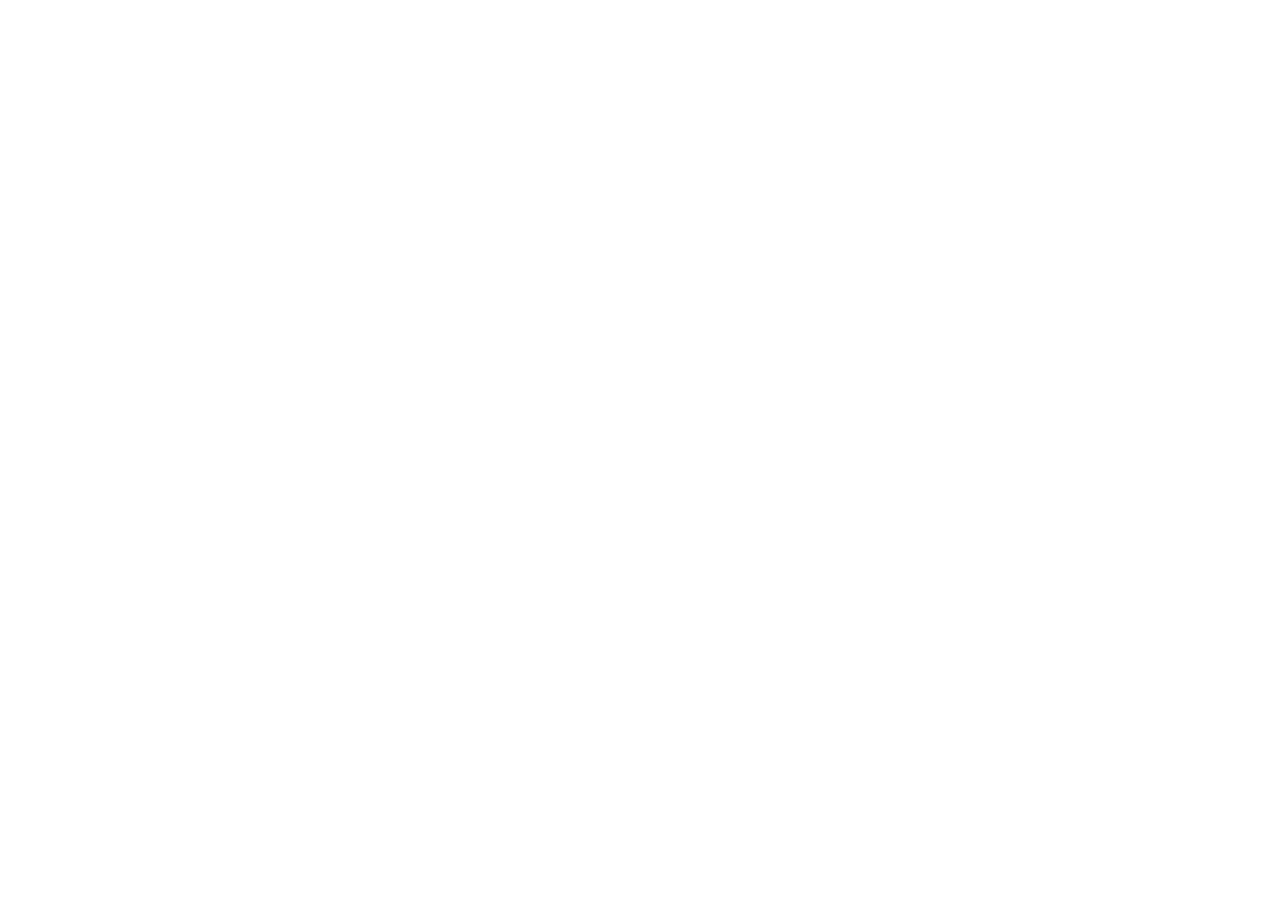
==== coaching.html @ c3914d8a "Created files" ====
<!DOCTYPE html>
<html lang="en">
<head>
    <meta charset="UTF-8">
    <meta name="viewport" content="width=device-width, initial-scale=1.0">
    <link rel="stylesheet" href="contact.css">
    <title>Christie Mitchell PT - Coaching</title>
</head>
<body>
    
</body>
</html>
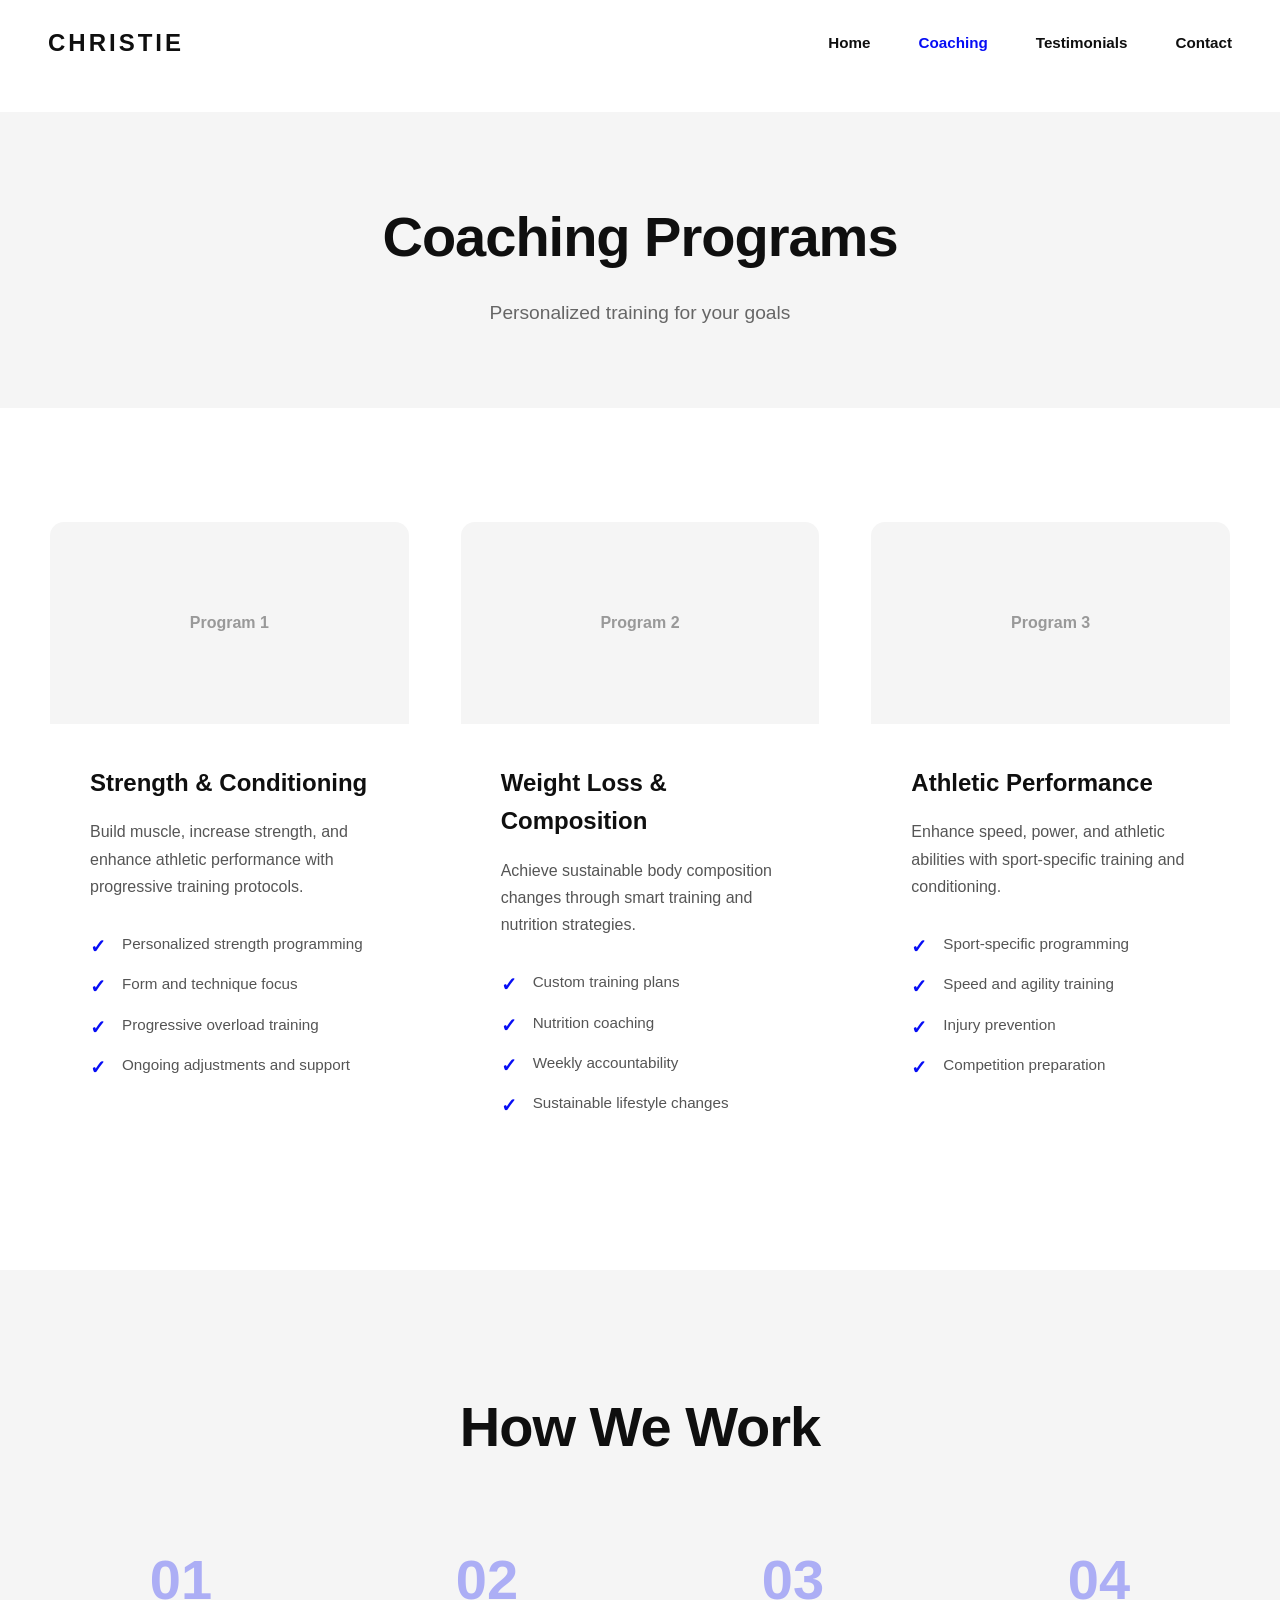
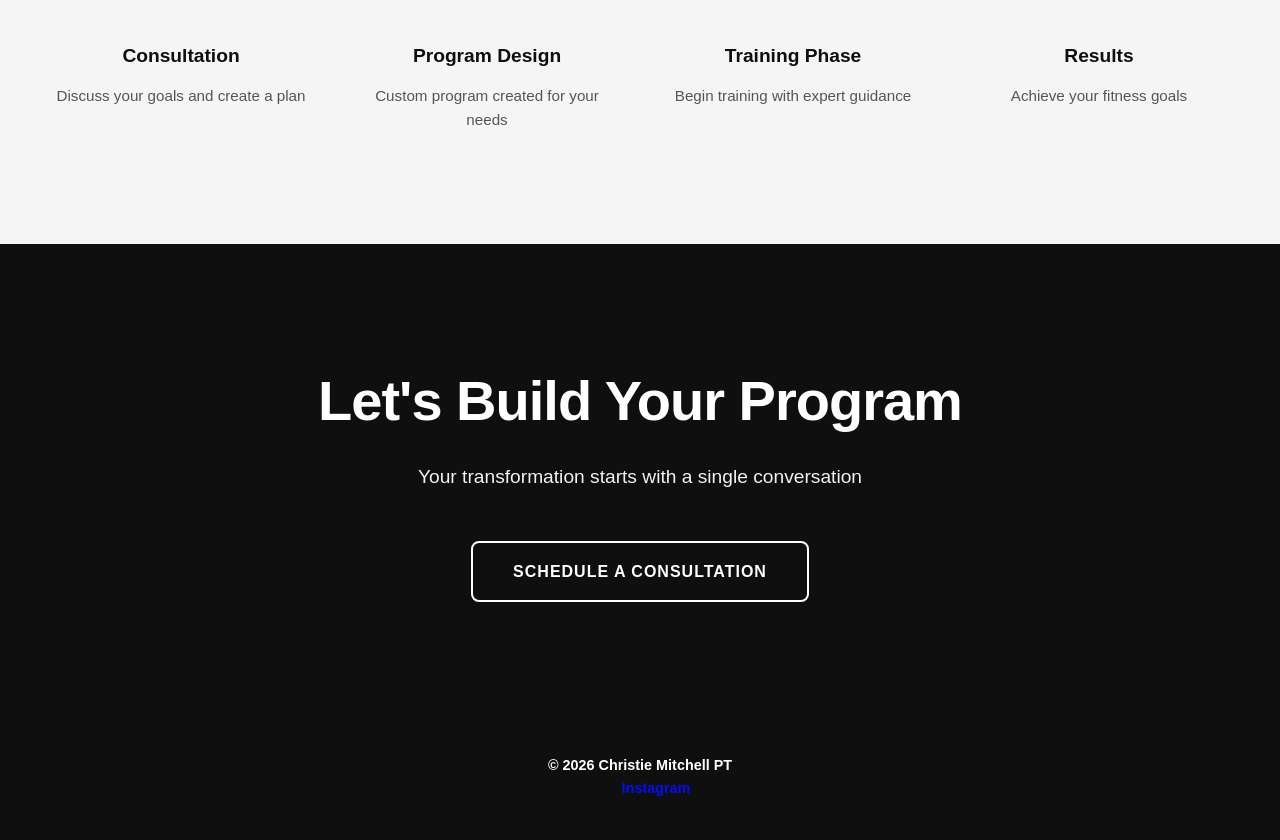
==== commit 20474ee4: "built layout" ====
--- a/coaching.html
+++ b/coaching.html
@@ -3,10 +3,114 @@
 <head>
     <meta charset="UTF-8">
     <meta name="viewport" content="width=device-width, initial-scale=1.0">
-    <link rel="stylesheet" href="contact.css">
-    <title>Christie Mitchell PT - Coaching</title>
+    <link rel="stylesheet" href="coaching.css">
+    <title>Coaching Programs - Christie Mitchell PT</title>
 </head>
 <body>
-    
+    <nav class="nav">
+        <div class="nav__container">
+            <a href="index.html" class="nav__logo">CHRISTIE</a>
+            <ul class="nav__menu">
+                <li><a href="index.html" class="nav__link">Home</a></li>
+                <li><a href="coaching.html" class="nav__link nav__link--active">Coaching</a></li>
+                <li><a href="testimonials.html" class="nav__link">Testimonials</a></li>
+                <li><a href="contact.html" class="nav__link">Contact</a></li>
+            </ul>
+        </div>
+    </nav>
+
+    <header class="page-header">
+        <h1>Coaching Programs</h1>
+        <p>Personalized training for your goals</p>
+    </header>
+
+    <section class="programs">
+        <div class="programs__grid">
+            <div class="program-card">
+                <div class="program-card__image">
+                    <div class="placeholder">Program 1</div>
+                </div>
+                <div class="program-card__content">
+                    <h3>Strength & Conditioning</h3>
+                    <p>Build muscle, increase strength, and enhance athletic performance with progressive training protocols.</p>
+                    <ul class="program-card__list">
+                        <li>Personalized strength programming</li>
+                        <li>Form and technique focus</li>
+                        <li>Progressive overload training</li>
+                        <li>Ongoing adjustments and support</li>
+                    </ul>
+                </div>
+            </div>
+
+            <div class="program-card">
+                <div class="program-card__image">
+                    <div class="placeholder">Program 2</div>
+                </div>
+                <div class="program-card__content">
+                    <h3>Weight Loss & Composition</h3>
+                    <p>Achieve sustainable body composition changes through smart training and nutrition strategies.</p>
+                    <ul class="program-card__list">
+                        <li>Custom training plans</li>
+                        <li>Nutrition coaching</li>
+                        <li>Weekly accountability</li>
+                        <li>Sustainable lifestyle changes</li>
+                    </ul>
+                </div>
+            </div>
+
+            <div class="program-card">
+                <div class="program-card__image">
+                    <div class="placeholder">Program 3</div>
+                </div>
+                <div class="program-card__content">
+                    <h3>Athletic Performance</h3>
+                    <p>Enhance speed, power, and athletic abilities with sport-specific training and conditioning.</p>
+                    <ul class="program-card__list">
+                        <li>Sport-specific programming</li>
+                        <li>Speed and agility training</li>
+                        <li>Injury prevention</li>
+                        <li>Competition preparation</li>
+                    </ul>
+                </div>
+            </div>
+        </div>
+    </section>
+
+    <section class="process">
+        <h2>How We Work</h2>
+        <div class="process__steps">
+            <div class="step">
+                <div class="step__number">01</div>
+                <h4>Consultation</h4>
+                <p>Discuss your goals and create a plan</p>
+            </div>
+            <div class="step">
+                <div class="step__number">02</div>
+                <h4>Program Design</h4>
+                <p>Custom program created for your needs</p>
+            </div>
+            <div class="step">
+                <div class="step__number">03</div>
+                <h4>Training Phase</h4>
+                <p>Begin training with expert guidance</p>
+            </div>
+            <div class="step">
+                <div class="step__number">04</div>
+                <h4>Results</h4>
+                <p>Achieve your fitness goals</p>
+            </div>
+        </div>
+    </section>
+
+    <section class="cta">
+        <h2>Let's Build Your Program</h2>
+        <p>Your transformation starts with a single conversation</p>
+        <a href="contact.html" class="btn btn--light">Schedule a Consultation</a>
+    </section>
+
+    <footer class="footer">
+        <p>&copy; 2026 Christie Mitchell PT</p>
+        <a href="https://instagram.com" target="_blank" class="footer__link">Instagram</a>
+    </footer>
 </body>
 </html>
--- a/coaching.css
+++ b/coaching.css
@@ -0,0 +1,398 @@
+:root {
+    --primary: #0f0f0f;
+    --accent: #060DF5;
+    --light: #ffffff;
+    --gray: #f5f5f5;
+    --gray-dark: #e5e5e5;
+    --text: #0f0f0f;
+}
+
+* {
+    margin: 0;
+    padding: 0;
+    box-sizing: border-box;
+}
+
+html {
+    scroll-behavior: smooth;
+}
+
+body {
+    font-family: -apple-system, BlinkMacSystemFont, 'Segoe UI', sans-serif;
+    background: var(--light);
+    color: var(--text);
+    line-height: 1.6;
+}
+
+/* Navigation */
+.nav {
+    position: fixed;
+    top: 0;
+    width: 100%;
+    background: var(--light);
+    z-index: 1000;
+    padding: 1.5rem 0;
+}
+
+.nav__container {
+    max-width: 100%;
+    padding: 0 3rem;
+    display: flex;
+    justify-content: space-between;
+    align-items: center;
+}
+
+.nav__logo {
+    font-size: 1.5rem;
+    font-weight: 800;
+    letter-spacing: 3px;
+    color: var(--primary);
+    text-decoration: none;
+}
+
+.nav__menu {
+    display: flex;
+    list-style: none;
+    gap: 3rem;
+}
+
+.nav__link {
+    text-decoration: none;
+    color: var(--text);
+    font-size: 0.95rem;
+    font-weight: 600;
+    transition: color 0.3s ease;
+    position: relative;
+}
+
+.nav__link:hover {
+    color: var(--accent);
+}
+
+.nav__link--active {
+    color: var(--accent);
+}
+
+/* Page Header */
+.page-header {
+    margin-top: 7rem;
+    padding: 5rem 3rem;
+    background: var(--gray);
+    text-align: center;
+    animation: fadeIn 0.8s ease-out;
+}
+
+.page-header h1 {
+    font-size: 3.5rem;
+    font-weight: 900;
+    margin-bottom: 1rem;
+    color: var(--primary);
+    letter-spacing: -1px;
+}
+
+.page-header p {
+    font-size: 1.2rem;
+    color: #666;
+    font-weight: 500;
+}
+
+/* Programs */
+.programs {
+    padding: 7rem 3rem;
+    background: var(--light);
+}
+
+.programs__grid {
+    display: grid;
+    grid-template-columns: repeat(3, 1fr);
+    gap: 3rem;
+    max-width: 1400px;
+    margin: 0 auto;
+}
+
+.program-card {
+    background: white;
+    border-radius: 1rem;
+    overflow: hidden;
+    border: 2px solid transparent;
+    transition: all 0.3s ease;
+}
+
+.program-card:hover {
+    border-color: var(--accent);
+    box-shadow: 0 20px 50px rgba(6, 13, 245, 0.15);
+    transform: translateY(-10px);
+}
+
+.program-card__image {
+    width: 100%;
+    aspect-ratio: 16/9;
+    background: var(--gray);
+    display: flex;
+    align-items: center;
+    justify-content: center;
+    color: #999;
+    font-weight: 600;
+}
+
+.program-card__content {
+    padding: 2.5rem;
+}
+
+.program-card__content h3 {
+    font-size: 1.5rem;
+    font-weight: 800;
+    margin-bottom: 1rem;
+    color: var(--primary);
+}
+
+.program-card__content p {
+    color: #555;
+    margin-bottom: 2rem;
+    font-size: 1rem;
+    font-weight: 500;
+    line-height: 1.7;
+}
+
+.program-card__list {
+    list-style: none;
+    display: flex;
+    flex-direction: column;
+    gap: 1rem;
+}
+
+.program-card__list li {
+    color: #555;
+    font-size: 0.95rem;
+    padding-left: 2rem;
+    position: relative;
+    font-weight: 500;
+}
+
+.program-card__list li::before {
+    content: '✓';
+    position: absolute;
+    left: 0;
+    color: var(--accent);
+    font-weight: 900;
+    font-size: 1.2rem;
+}
+
+/* Process */
+.process {
+    background: var(--gray);
+    padding: 7rem 3rem;
+    text-align: center;
+}
+
+.process h2 {
+    font-size: 3.5rem;
+    font-weight: 900;
+    margin-bottom: 4rem;
+    color: var(--primary);
+    letter-spacing: -1px;
+}
+
+.process__steps {
+    display: grid;
+    grid-template-columns: repeat(4, 1fr);
+    gap: 2.5rem;
+    max-width: 1400px;
+    margin: 0 auto;
+}
+
+.step {
+    text-align: center;
+    animation: slideInLeft 0.8s ease-out;
+}
+
+.step__number {
+    font-size: 3.5rem;
+    font-weight: 900;
+    color: var(--accent);
+    margin-bottom: 1rem;
+    opacity: 0.3;
+}
+
+.step h4 {
+    font-size: 1.2rem;
+    font-weight: 800;
+    margin-bottom: 0.75rem;
+    color: var(--primary);
+}
+
+.step p {
+    color: #555;
+    font-size: 0.95rem;
+    font-weight: 500;
+}
+
+/* CTA */
+.cta {
+    background: var(--primary);
+    color: var(--light);
+    padding: 7rem 3rem;
+    text-align: center;
+    animation: fadeIn 0.8s ease-out;
+}
+
+.cta h2 {
+    font-size: 3.5rem;
+    font-weight: 900;
+    margin-bottom: 1rem;
+    letter-spacing: -1px;
+}
+
+.cta p {
+    font-size: 1.2rem;
+    margin-bottom: 3rem;
+    font-weight: 500;
+    opacity: 0.95;
+}
+
+/* Buttons */
+.btn {
+    display: inline-block;
+    padding: 1rem 2.5rem;
+    border-radius: 0.5rem;
+    text-decoration: none;
+    font-weight: 700;
+    font-size: 1rem;
+    transition: all 0.3s ease;
+    border: none;
+    cursor: pointer;
+    text-transform: uppercase;
+    letter-spacing: 1px;
+}
+
+.btn--primary {
+    background: var(--accent);
+    color: var(--light);
+}
+
+.btn--primary:hover {
+    transform: translateY(-3px);
+    box-shadow: 0 10px 25px rgba(6, 13, 245, 0.3);
+}
+
+.btn--secondary {
+    background: transparent;
+    color: var(--primary);
+    border: 2.5px solid var(--primary);
+}
+
+.btn--secondary:hover {
+    background: var(--primary);
+    color: var(--light);
+    transform: translateY(-3px);
+}
+
+.btn--light {
+    background: transparent;
+    color: var(--light);
+    border: 2.5px solid var(--light);
+}
+
+.btn--light:hover {
+    background: var(--light);
+    color: var(--primary);
+    transform: translateY(-3px);
+}
+
+/* Placeholder */
+.placeholder {
+    display: flex;
+    align-items: center;
+    justify-content: center;
+}
+
+/* Footer */
+.footer {
+    background: var(--primary);
+    color: var(--light);
+    padding: 2.5rem 3rem;
+    text-align: center;
+    font-size: 0.9rem;
+    font-weight: 600;
+}
+
+.footer__link {
+    color: var(--accent);
+    text-decoration: none;
+    transition: color 0.3s ease;
+    margin-left: 2rem;
+    font-weight: 700;
+}
+
+.footer__link:hover {
+    color: var(--light);
+}
+
+/* Animations */
+@keyframes slideInLeft {
+    from {
+        opacity: 0;
+        transform: translateX(-30px);
+    }
+    to {
+        opacity: 1;
+        transform: translateX(0);
+    }
+}
+
+@keyframes fadeIn {
+    from {
+        opacity: 0;
+    }
+    to {
+        opacity: 1;
+    }
+}
+
+/* Responsive */
+@media (max-width: 768px) {
+    .programs__grid {
+        grid-template-columns: 1fr;
+    }
+
+    .process__steps {
+        grid-template-columns: repeat(2, 1fr);
+        gap: 1.5rem;
+    }
+
+    .page-header h1 {
+        font-size: 2.5rem;
+    }
+
+    .nav__container {
+        padding: 0 1.5rem;
+    }
+
+    .nav__menu {
+        gap: 1.5rem;
+    }
+
+    .nav__link {
+        font-size: 0.85rem;
+    }
+
+    .process h2 {
+        font-size: 2.5rem;
+    }
+
+    .cta h2 {
+        font-size: 2.5rem;
+    }
+
+    .programs {
+        padding: 3rem 1.5rem;
+    }
+
+    .process {
+        padding: 3rem 1.5rem;
+    }
+
+    .cta {
+        padding: 4rem 1.5rem;
+    }
+}
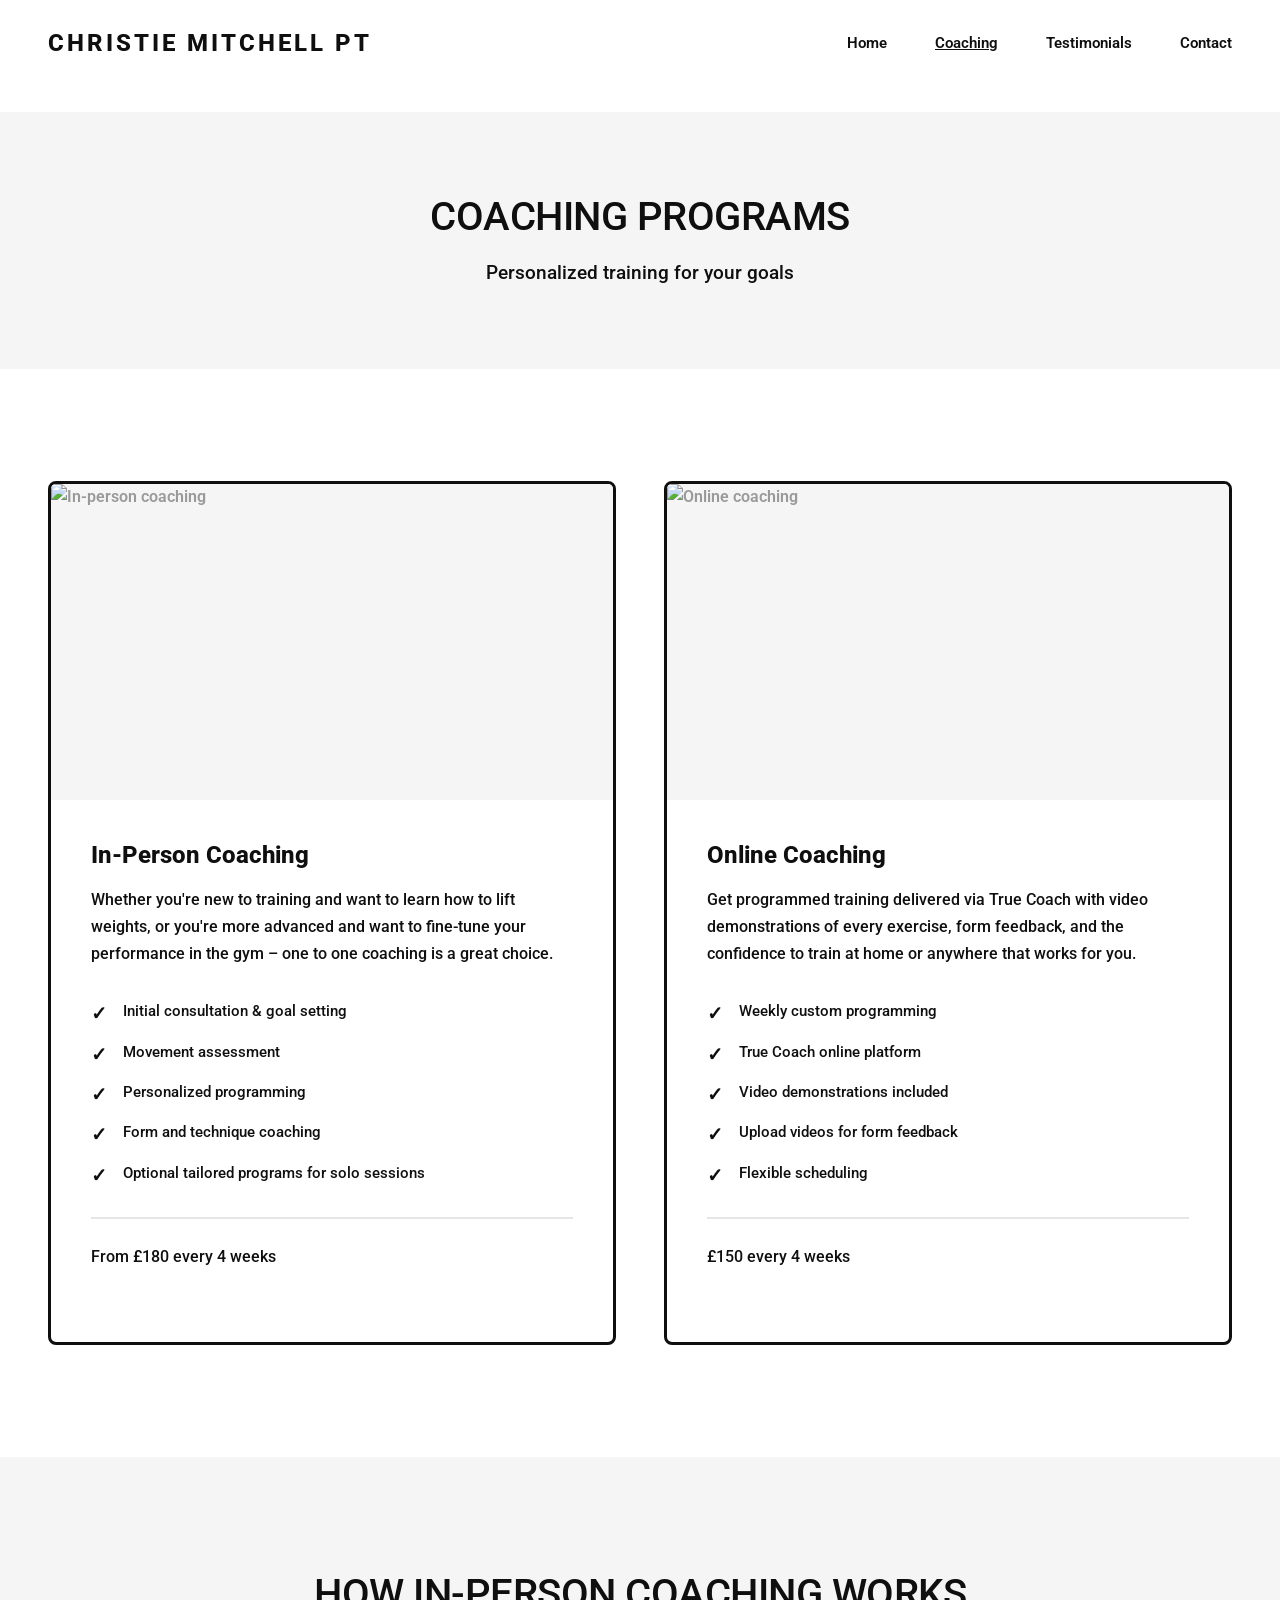
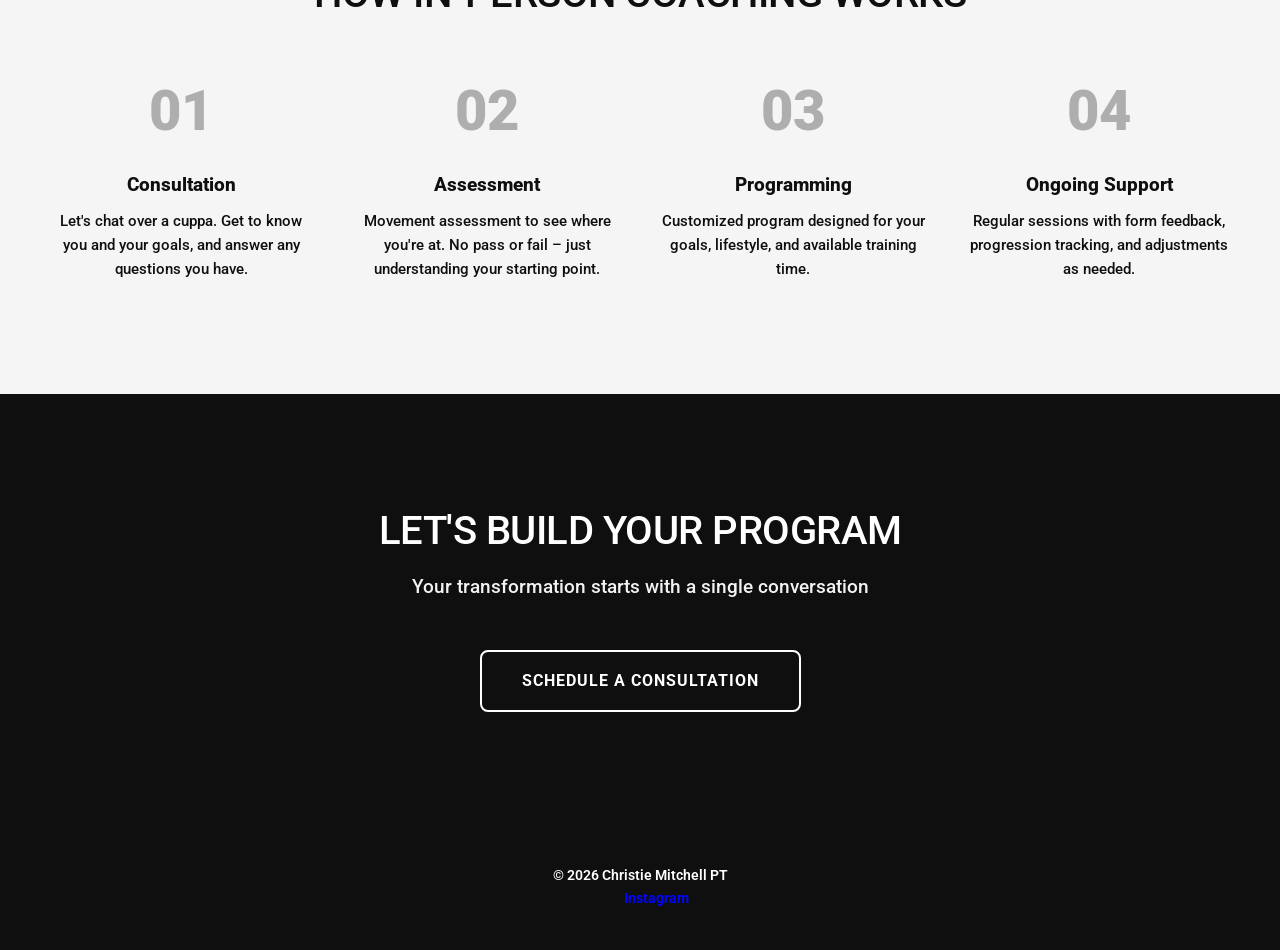
==== commit de41cb4f: "index page half done" ====
--- a/coaching.html
+++ b/coaching.html
@@ -3,13 +3,14 @@
 <head>
     <meta charset="UTF-8">
     <meta name="viewport" content="width=device-width, initial-scale=1.0">
+    <link href="https://fonts.googleapis.com/css2?family=Roboto:wght@300;400;500;700&display=swap" rel="stylesheet">
     <link rel="stylesheet" href="coaching.css">
     <title>Coaching Programs - Christie Mitchell PT</title>
 </head>
 <body>
     <nav class="nav">
         <div class="nav__container">
-            <a href="index.html" class="nav__logo">CHRISTIE</a>
+            <a href="index.html" class="nav__logo">CHRISTIE MITCHELL PT</a>
             <ul class="nav__menu">
                 <li><a href="index.html" class="nav__link">Home</a></li>
                 <li><a href="coaching.html" class="nav__link nav__link--active">Coaching</a></li>
@@ -28,76 +29,64 @@
         <div class="programs__grid">
             <div class="program-card">
                 <div class="program-card__image">
-                    <div class="placeholder">Program 1</div>
+                    <img src="images/cm-25.jpg" alt="In-person coaching">
                 </div>
                 <div class="program-card__content">
-                    <h3>Strength & Conditioning</h3>
-                    <p>Build muscle, increase strength, and enhance athletic performance with progressive training protocols.</p>
+                    <h3>In-Person Coaching</h3>
+                    <p>Whether you're new to training and want to learn how to lift weights, or you're more advanced and want to fine-tune your performance in the gym – one to one coaching is a great choice.</p>
                     <ul class="program-card__list">
-                        <li>Personalized strength programming</li>
-                        <li>Form and technique focus</li>
-                        <li>Progressive overload training</li>
-                        <li>Ongoing adjustments and support</li>
+                        <li>Initial consultation & goal setting</li>
+                        <li>Movement assessment</li>
+                        <li>Personalized programming</li>
+                        <li>Form and technique coaching</li>
+                        <li>Optional tailored programs for solo sessions</li>
                     </ul>
+                    <p class="pricing">From £180 every 4 weeks</p>
                 </div>
             </div>
 
             <div class="program-card">
                 <div class="program-card__image">
-                    <div class="placeholder">Program 2</div>
+                    <img src="images/cm-219.jpg" alt="Online coaching">
                 </div>
                 <div class="program-card__content">
-                    <h3>Weight Loss & Composition</h3>
-                    <p>Achieve sustainable body composition changes through smart training and nutrition strategies.</p>
+                    <h3>Online Coaching</h3>
+                    <p>Get programmed training delivered via True Coach with video demonstrations of every exercise, form feedback, and the confidence to train at home or anywhere that works for you.</p>
                     <ul class="program-card__list">
-                        <li>Custom training plans</li>
-                        <li>Nutrition coaching</li>
-                        <li>Weekly accountability</li>
-                        <li>Sustainable lifestyle changes</li>
+                        <li>Weekly custom programming</li>
+                        <li>True Coach online platform</li>
+                        <li>Video demonstrations included</li>
+                        <li>Upload videos for form feedback</li>
+                        <li>Flexible scheduling</li>
                     </ul>
-                </div>
-            </div>
-
-            <div class="program-card">
-                <div class="program-card__image">
-                    <div class="placeholder">Program 3</div>
-                </div>
-                <div class="program-card__content">
-                    <h3>Athletic Performance</h3>
-                    <p>Enhance speed, power, and athletic abilities with sport-specific training and conditioning.</p>
-                    <ul class="program-card__list">
-                        <li>Sport-specific programming</li>
-                        <li>Speed and agility training</li>
-                        <li>Injury prevention</li>
-                        <li>Competition preparation</li>
-                    </ul>
+                    <p class="pricing">£150 every 4 weeks</p>
                 </div>
             </div>
         </div>
     </section>
 
     <section class="process">
-        <h2>How We Work</h2>
+        <h2>How In-Person Coaching Works</h2>
         <div class="process__steps">
             <div class="step">
                 <div class="step__number">01</div>
                 <h4>Consultation</h4>
-                <p>Discuss your goals and create a plan</p>
+                <p>Let's chat over a cuppa. Get to know you and your goals, and answer any questions you have.</p>
             </div>
             <div class="step">
                 <div class="step__number">02</div>
-                <h4>Program Design</h4>
-                <p>Custom program created for your needs</p>
+                <h4>Assessment</h4>
+                <p>Movement assessment to see where you're at. No pass or fail – just understanding your starting point.</p>
             </div>
             <div class="step">
                 <div class="step__number">03</div>
-                <h4>Training Phase</h4>
-                <p>Begin training with expert guidance</p>
+                <h4>Programming</h4>
+                <p>Customized program designed for your goals, lifestyle, and available training time.</p>
             </div>
             <div class="step">
                 <div class="step__number">04</div>
-                <h4>Results</h4>
-                <p>Achieve your fitness goals</p>
+                <h4>Ongoing Support</h4>
+                <p>Regular sessions with form feedback, progression tracking, and adjustments as needed.</p>
             </div>
         </div>
     </section>
--- a/coaching.css
+++ b/coaching.css
@@ -1,6 +1,6 @@
 :root {
     --primary: #0f0f0f;
-    --accent: #060DF5;
+    --accent: #0303FF;
     --light: #ffffff;
     --gray: #f5f5f5;
     --gray-dark: #e5e5e5;
@@ -17,8 +17,13 @@
     scroll-behavior: smooth;
 }
 
+h1,h2,h3,h4,h5,h6 {
+    font-weight: 500;
+    line-height: 1.25;
+}
+
 body {
-    font-family: -apple-system, BlinkMacSystemFont, 'Segoe UI', sans-serif;
+    font-family: 'Roboto', -apple-system, BlinkMacSystemFont, 'Segoe UI', sans-serif;
     background: var(--light);
     color: var(--text);
     line-height: 1.6;
@@ -48,6 +53,7 @@
     letter-spacing: 3px;
     color: var(--primary);
     text-decoration: none;
+    text-transform: uppercase;
 }
 
 .nav__menu {
@@ -66,11 +72,14 @@
 }
 
 .nav__link:hover {
-    color: var(--accent);
+    color: var(--primary);
+    text-decoration: underline;
+    text-decoration-thickness: 2px;
 }
 
 .nav__link--active {
-    color: var(--accent);
+    color: var(--primary);
+    text-decoration: underline;
 }
 
 /* Page Header */
@@ -83,16 +92,17 @@
 }
 
 .page-header h1 {
-    font-size: 3.5rem;
-    font-weight: 900;
+    font-size: 2.5rem;
+    font-weight: 500;
     margin-bottom: 1rem;
     color: var(--primary);
-    letter-spacing: -1px;
+    letter-spacing: -0.5px;
+    text-transform: uppercase;
 }
 
 .page-header p {
     font-size: 1.2rem;
-    color: #666;
+    color: var(--text);
     font-weight: 500;
 }
 
@@ -104,7 +114,7 @@
 
 .programs__grid {
     display: grid;
-    grid-template-columns: repeat(3, 1fr);
+    grid-template-columns: repeat(2, 1fr);
     gap: 3rem;
     max-width: 1400px;
     margin: 0 auto;
@@ -112,15 +122,15 @@
 
 .program-card {
     background: white;
-    border-radius: 1rem;
+    border-radius: 0.5rem;
     overflow: hidden;
-    border: 2px solid transparent;
+    border: 3px solid #0f0f0f;
     transition: all 0.3s ease;
 }
 
 .program-card:hover {
-    border-color: var(--accent);
-    box-shadow: 0 20px 50px rgba(6, 13, 245, 0.15);
+    border-color: #0f0f0f;
+    box-shadow: 0 10px 20px rgba(0, 0, 0, 0.1);
     transform: translateY(-10px);
 }
 
@@ -133,6 +143,13 @@
     justify-content: center;
     color: #999;
     font-weight: 600;
+    overflow: hidden;
+}
+
+.program-card__image img {
+    width: 100%;
+    height: 100%;
+    object-fit: cover;
 }
 
 .program-card__content {
@@ -147,7 +164,7 @@
 }
 
 .program-card__content p {
-    color: #555;
+    color: var(--text);
     margin-bottom: 2rem;
     font-size: 1rem;
     font-weight: 500;
@@ -162,7 +179,7 @@
 }
 
 .program-card__list li {
-    color: #555;
+    color: var(--text);
     font-size: 0.95rem;
     padding-left: 2rem;
     position: relative;
@@ -173,9 +190,18 @@
     content: '✓';
     position: absolute;
     left: 0;
-    color: var(--accent);
+    color: var(--primary);
     font-weight: 900;
     font-size: 1.2rem;
+}
+
+.pricing {
+    color: var(--primary);
+    font-weight: 700;
+    font-size: 1.1rem;
+    margin-top: 2rem !important;
+    padding-top: 1.5rem;
+    border-top: 2px solid var(--gray-dark);
 }
 
 /* Process */
@@ -186,11 +212,12 @@
 }
 
 .process h2 {
-    font-size: 3.5rem;
-    font-weight: 900;
-    margin-bottom: 4rem;
-    color: var(--primary);
-    letter-spacing: -1px;
+    font-size: 2.5rem;
+    font-weight: 500;
+    margin-bottom: 3rem;
+    color: var(--primary);
+    letter-spacing: -0.5px;
+    text-transform: uppercase;
 }
 
 .process__steps {
@@ -209,7 +236,7 @@
 .step__number {
     font-size: 3.5rem;
     font-weight: 900;
-    color: var(--accent);
+    color: var(--primary);
     margin-bottom: 1rem;
     opacity: 0.3;
 }
@@ -222,7 +249,7 @@
 }
 
 .step p {
-    color: #555;
+    color: var(--text);
     font-size: 0.95rem;
     font-weight: 500;
 }
@@ -237,10 +264,11 @@
 }
 
 .cta h2 {
-    font-size: 3.5rem;
-    font-weight: 900;
+    font-size: 2.5rem;
+    font-weight: 500;
     margin-bottom: 1rem;
-    letter-spacing: -1px;
+    letter-spacing: -0.5px;
+    text-transform: uppercase;
 }
 
 .cta p {
@@ -266,13 +294,14 @@
 }
 
 .btn--primary {
-    background: var(--accent);
-    color: var(--light);
+    background: var(--primary);
+    color: var(--light);
+    border: 2px solid transparent;
 }
 
 .btn--primary:hover {
     transform: translateY(-3px);
-    box-shadow: 0 10px 25px rgba(6, 13, 245, 0.3);
+    box-shadow: 0 8px 15px rgba(0, 0, 0, 0.15);
 }
 
 .btn--secondary {
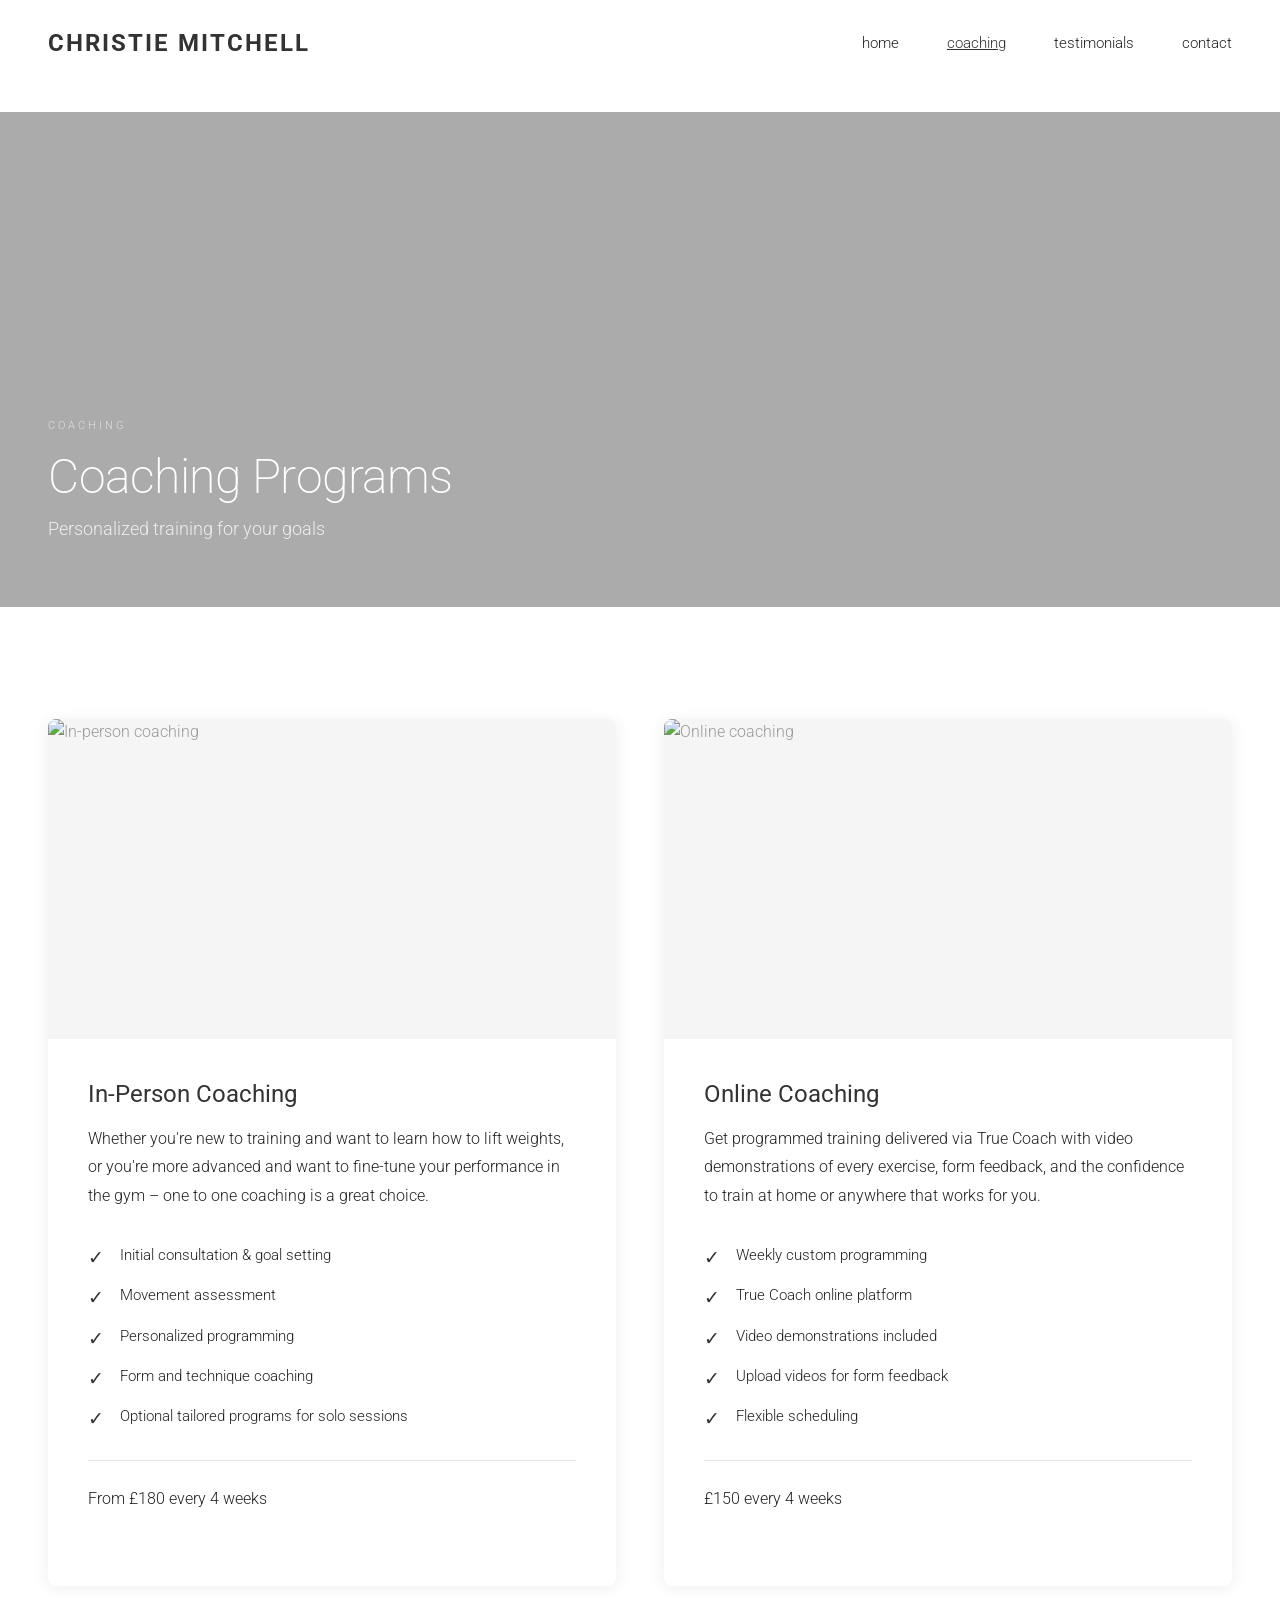
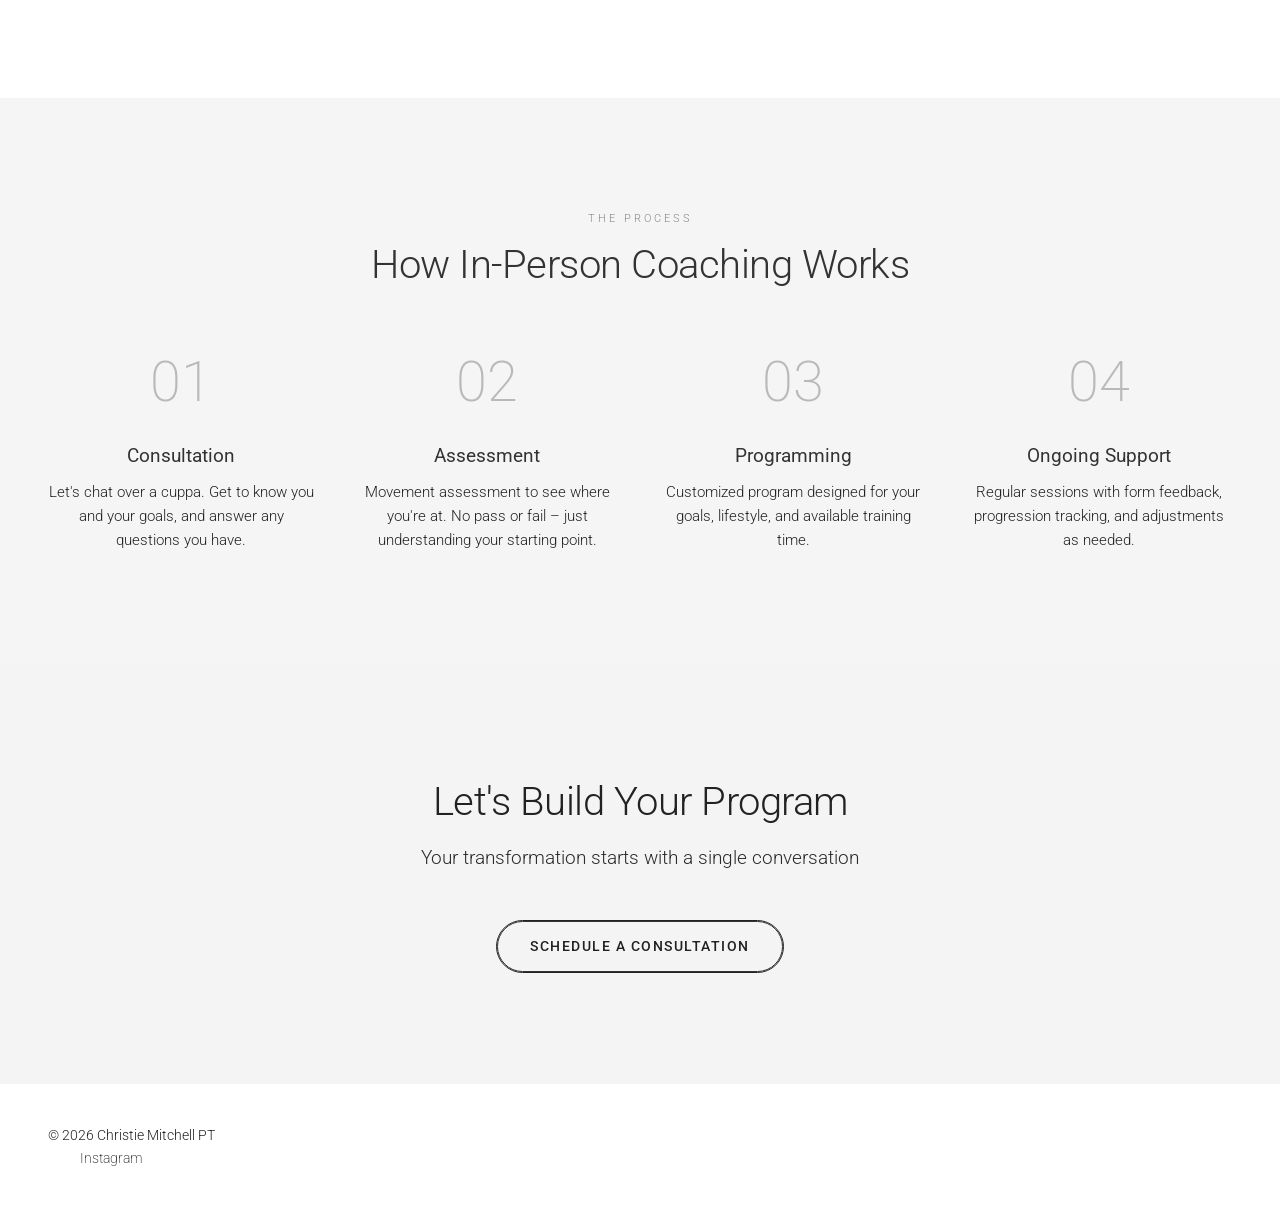
==== commit 25484227: "added hero sections to each page" ====
--- a/coaching.html
+++ b/coaching.html
@@ -10,19 +10,22 @@
 <body>
     <nav class="nav">
         <div class="nav__container">
-            <a href="index.html" class="nav__logo">CHRISTIE MITCHELL PT</a>
+            <a href="index.html" class="nav__logo">CHRISTIE MITCHELL</a>
             <ul class="nav__menu">
-                <li><a href="index.html" class="nav__link">Home</a></li>
-                <li><a href="coaching.html" class="nav__link nav__link--active">Coaching</a></li>
-                <li><a href="testimonials.html" class="nav__link">Testimonials</a></li>
-                <li><a href="contact.html" class="nav__link">Contact</a></li>
+                <li><a href="index.html" class="nav__link">home</a></li>
+                <li><a href="coaching.html" class="nav__link nav__link--active">coaching</a></li>
+                <li><a href="testimonials.html" class="nav__link">testimonials</a></li>
+                <li><a href="contact.html" class="nav__link">contact</a></li>
             </ul>
         </div>
     </nav>
 
-    <header class="page-header">
-        <h1>Coaching Programs</h1>
-        <p>Personalized training for your goals</p>
+    <header class="page-hero" style="background-image: url('images/cm-219.jpg');">
+        <div class="page-hero__content">
+            <span class="eyebrow">coaching</span>
+            <h1>Coaching Programs</h1>
+            <p>Personalized training for your goals</p>
+        </div>
     </header>
 
     <section class="programs">
@@ -66,6 +69,7 @@
     </section>
 
     <section class="process">
+        <span class="eyebrow">the process</span>
         <h2>How In-Person Coaching Works</h2>
         <div class="process__steps">
             <div class="step">
@@ -94,7 +98,7 @@
     <section class="cta">
         <h2>Let's Build Your Program</h2>
         <p>Your transformation starts with a single conversation</p>
-        <a href="contact.html" class="btn btn--light">Schedule a Consultation</a>
+        <a href="contact.html" class="btn btn--secondary">Schedule a Consultation</a>
     </section>
 
     <footer class="footer">
--- a/coaching.css
+++ b/coaching.css
@@ -1,10 +1,10 @@
 :root {
-    --primary: #0f0f0f;
+    --primary: #333333;
     --accent: #0303FF;
     --light: #ffffff;
     --gray: #f5f5f5;
     --gray-dark: #e5e5e5;
-    --text: #0f0f0f;
+    --text: #222222;
 }
 
 * {
@@ -18,12 +18,12 @@
 }
 
 h1,h2,h3,h4,h5,h6 {
-    font-weight: 500;
+    font-weight: 200;
     line-height: 1.25;
 }
 
 body {
-    font-family: 'Roboto', -apple-system, BlinkMacSystemFont, 'Segoe UI', sans-serif;
+    font-family: roboto condensed, 'Roboto', -apple-system, BlinkMacSystemFont, 'Segoe UI', sans-serif;
     background: var(--light);
     color: var(--text);
     line-height: 1.6;
@@ -37,6 +37,8 @@
     background: var(--light);
     z-index: 1000;
     padding: 1.5rem 0;
+    font-weight: 200;
+    font-family: roboto condensed, 'Roboto', -apple-system, BlinkMacSystemFont, 'Segoe UI', sans-serif;
 }
 
 .nav__container {
@@ -49,11 +51,12 @@
 
 .nav__logo {
     font-size: 1.5rem;
-    font-weight: 800;
-    letter-spacing: 3px;
+    font-weight: 700;
+    letter-spacing: 2px;
     color: var(--primary);
     text-decoration: none;
     text-transform: uppercase;
+    transition: all 0.3s ease;
 }
 
 .nav__menu {
@@ -66,7 +69,7 @@
     text-decoration: none;
     color: var(--text);
     font-size: 0.95rem;
-    font-weight: 600;
+    font-weight: 300;
     transition: color 0.3s ease;
     position: relative;
 }
@@ -82,28 +85,60 @@
     text-decoration: underline;
 }
 
-/* Page Header */
-.page-header {
+/* Eyebrow */
+.eyebrow {
+    display: block;
+    font-size: 0.7rem;
+    font-weight: 300;
+    letter-spacing: 3px;
+    text-transform: uppercase;
+    opacity: 0.5;
+    margin-bottom: 0.75rem;
+}
+
+/* Page Hero */
+.page-hero {
     margin-top: 7rem;
-    padding: 5rem 3rem;
-    background: var(--gray);
-    text-align: center;
-    animation: fadeIn 0.8s ease-out;
-}
-
-.page-header h1 {
-    font-size: 2.5rem;
-    font-weight: 500;
-    margin-bottom: 1rem;
-    color: var(--primary);
+    height: 55vh;
+    display: flex;
+    align-items: flex-end;
+    background-size: cover;
+    background-position: center;
+    background-attachment: fixed;
+    position: relative;
+    padding: 0 3rem 4rem;
+}
+
+.page-hero::before {
+    content: '';
+    position: absolute;
+    inset: 0;
+    background: rgba(15, 15, 15, 0.35);
+    z-index: 1;
+}
+
+.page-hero__content {
+    position: relative;
+    z-index: 2;
+}
+
+.page-hero__content .eyebrow {
+    color: var(--light);
+    opacity: 0.65;
+}
+
+.page-hero__content h1 {
+    font-size: 3rem;
+    font-weight: 200;
     letter-spacing: -0.5px;
-    text-transform: uppercase;
-}
-
-.page-header p {
-    font-size: 1.2rem;
-    color: var(--text);
-    font-weight: 500;
+    color: var(--light);
+    margin-bottom: 0.5rem;
+}
+
+.page-hero__content p {
+    font-size: 1.1rem;
+    font-weight: 300;
+    color: rgba(255, 255, 255, 0.8);
 }
 
 /* Programs */
@@ -124,14 +159,13 @@
     background: white;
     border-radius: 0.5rem;
     overflow: hidden;
-    border: 3px solid #0f0f0f;
+    box-shadow: 0 2px 16px rgba(0, 0, 0, 0.07);
     transition: all 0.3s ease;
 }
 
 .program-card:hover {
-    border-color: #0f0f0f;
-    box-shadow: 0 10px 20px rgba(0, 0, 0, 0.1);
-    transform: translateY(-10px);
+    box-shadow: 0 10px 30px rgba(0, 0, 0, 0.1);
+    transform: translateY(-8px);
 }
 
 .program-card__image {
@@ -142,7 +176,7 @@
     align-items: center;
     justify-content: center;
     color: #999;
-    font-weight: 600;
+    font-weight: 300;
     overflow: hidden;
 }
 
@@ -158,7 +192,7 @@
 
 .program-card__content h3 {
     font-size: 1.5rem;
-    font-weight: 800;
+    font-weight: 400;
     margin-bottom: 1rem;
     color: var(--primary);
 }
@@ -167,8 +201,8 @@
     color: var(--text);
     margin-bottom: 2rem;
     font-size: 1rem;
-    font-weight: 500;
-    line-height: 1.7;
+    font-weight: 300;
+    line-height: 1.8;
 }
 
 .program-card__list {
@@ -183,7 +217,7 @@
     font-size: 0.95rem;
     padding-left: 2rem;
     position: relative;
-    font-weight: 500;
+    font-weight: 300;
 }
 
 .program-card__list li::before {
@@ -191,17 +225,17 @@
     position: absolute;
     left: 0;
     color: var(--primary);
-    font-weight: 900;
+    font-weight: 400;
     font-size: 1.2rem;
 }
 
 .pricing {
     color: var(--primary);
-    font-weight: 700;
+    font-weight: 400;
     font-size: 1.1rem;
     margin-top: 2rem !important;
     padding-top: 1.5rem;
-    border-top: 2px solid var(--gray-dark);
+    border-top: 1px solid var(--gray-dark);
 }
 
 /* Process */
@@ -211,13 +245,16 @@
     text-align: center;
 }
 
+.process .eyebrow {
+    margin-bottom: 0.75rem;
+}
+
 .process h2 {
     font-size: 2.5rem;
-    font-weight: 500;
+    font-weight: 300;
     margin-bottom: 3rem;
     color: var(--primary);
     letter-spacing: -0.5px;
-    text-transform: uppercase;
 }
 
 .process__steps {
@@ -235,7 +272,7 @@
 
 .step__number {
     font-size: 3.5rem;
-    font-weight: 900;
+    font-weight: 200;
     color: var(--primary);
     margin-bottom: 1rem;
     opacity: 0.3;
@@ -243,7 +280,7 @@
 
 .step h4 {
     font-size: 1.2rem;
-    font-weight: 800;
+    font-weight: 400;
     margin-bottom: 0.75rem;
     color: var(--primary);
 }
@@ -251,13 +288,13 @@
 .step p {
     color: var(--text);
     font-size: 0.95rem;
-    font-weight: 500;
+    font-weight: 300;
 }
 
 /* CTA */
 .cta {
-    background: var(--primary);
-    color: var(--light);
+    background: #f4f4f4;
+    color: var(--text);
     padding: 7rem 3rem;
     text-align: center;
     animation: fadeIn 0.8s ease-out;
@@ -265,49 +302,57 @@
 
 .cta h2 {
     font-size: 2.5rem;
-    font-weight: 500;
+    font-weight: 300;
     margin-bottom: 1rem;
     letter-spacing: -0.5px;
-    text-transform: uppercase;
 }
 
 .cta p {
     font-size: 1.2rem;
     margin-bottom: 3rem;
-    font-weight: 500;
+    font-weight: 300;
     opacity: 0.95;
+}
+
+.cta .btn {
+    margin: 0 0.5rem;
+    outline: var(--text) 1px solid;
+    color: var(--text);
 }
 
 /* Buttons */
 .btn {
     display: inline-block;
-    padding: 1rem 2.5rem;
-    border-radius: 0.5rem;
+    padding: 0.8rem 2rem;
+    border-radius: 5rem;
     text-decoration: none;
-    font-weight: 700;
-    font-size: 1rem;
+    font-weight: 500;
+    font-size: 0.9rem;
     transition: all 0.3s ease;
-    border: none;
+    border: 1px solid transparent;
     cursor: pointer;
     text-transform: uppercase;
-    letter-spacing: 1px;
+    letter-spacing: 1.5px;
 }
 
 .btn--primary {
-    background: var(--primary);
+    background: var(--light);
+    color: var(--text);
+    border: 1px solid var(--light);
+}
+
+.btn--primary:hover {
+    background: transparent;
     color: var(--light);
-    border: 2px solid transparent;
-}
-
-.btn--primary:hover {
+    border-color: var(--light);
     transform: translateY(-3px);
-    box-shadow: 0 8px 15px rgba(0, 0, 0, 0.15);
+    box-shadow: 0 6px 12px rgba(0, 0, 0, 0.1);
 }
 
 .btn--secondary {
     background: transparent;
     color: var(--primary);
-    border: 2.5px solid var(--primary);
+    border: 1px solid var(--primary);
 }
 
 .btn--secondary:hover {
@@ -319,12 +364,12 @@
 .btn--light {
     background: transparent;
     color: var(--light);
-    border: 2.5px solid var(--light);
+    border: 1px solid var(--light);
 }
 
 .btn--light:hover {
     background: var(--light);
-    color: var(--primary);
+    color: var(--accent);
     transform: translateY(-3px);
 }
 
@@ -337,24 +382,24 @@
 
 /* Footer */
 .footer {
-    background: var(--primary);
-    color: var(--light);
+    background: var(--light);
+    color: var(--text);
     padding: 2.5rem 3rem;
-    text-align: center;
+    text-align: left;
     font-size: 0.9rem;
-    font-weight: 600;
+    font-weight: 300;
 }
 
 .footer__link {
+    color: var(--text);
+    text-decoration: none;
+    margin-left: 2rem;
+    transition: color 0.3s ease;
+    font-weight: 200;
+}
+
+.footer__link:hover {
     color: var(--accent);
-    text-decoration: none;
-    transition: color 0.3s ease;
-    margin-left: 2rem;
-    font-weight: 700;
-}
-
-.footer__link:hover {
-    color: var(--light);
 }
 
 /* Animations */
@@ -390,7 +435,7 @@
     }
 
     .page-header h1 {
-        font-size: 2.5rem;
+        font-size: 2rem;
     }
 
     .nav__container {
@@ -406,11 +451,11 @@
     }
 
     .process h2 {
-        font-size: 2.5rem;
+        font-size: 2rem;
     }
 
     .cta h2 {
-        font-size: 2.5rem;
+        font-size: 2rem;
     }
 
     .programs {
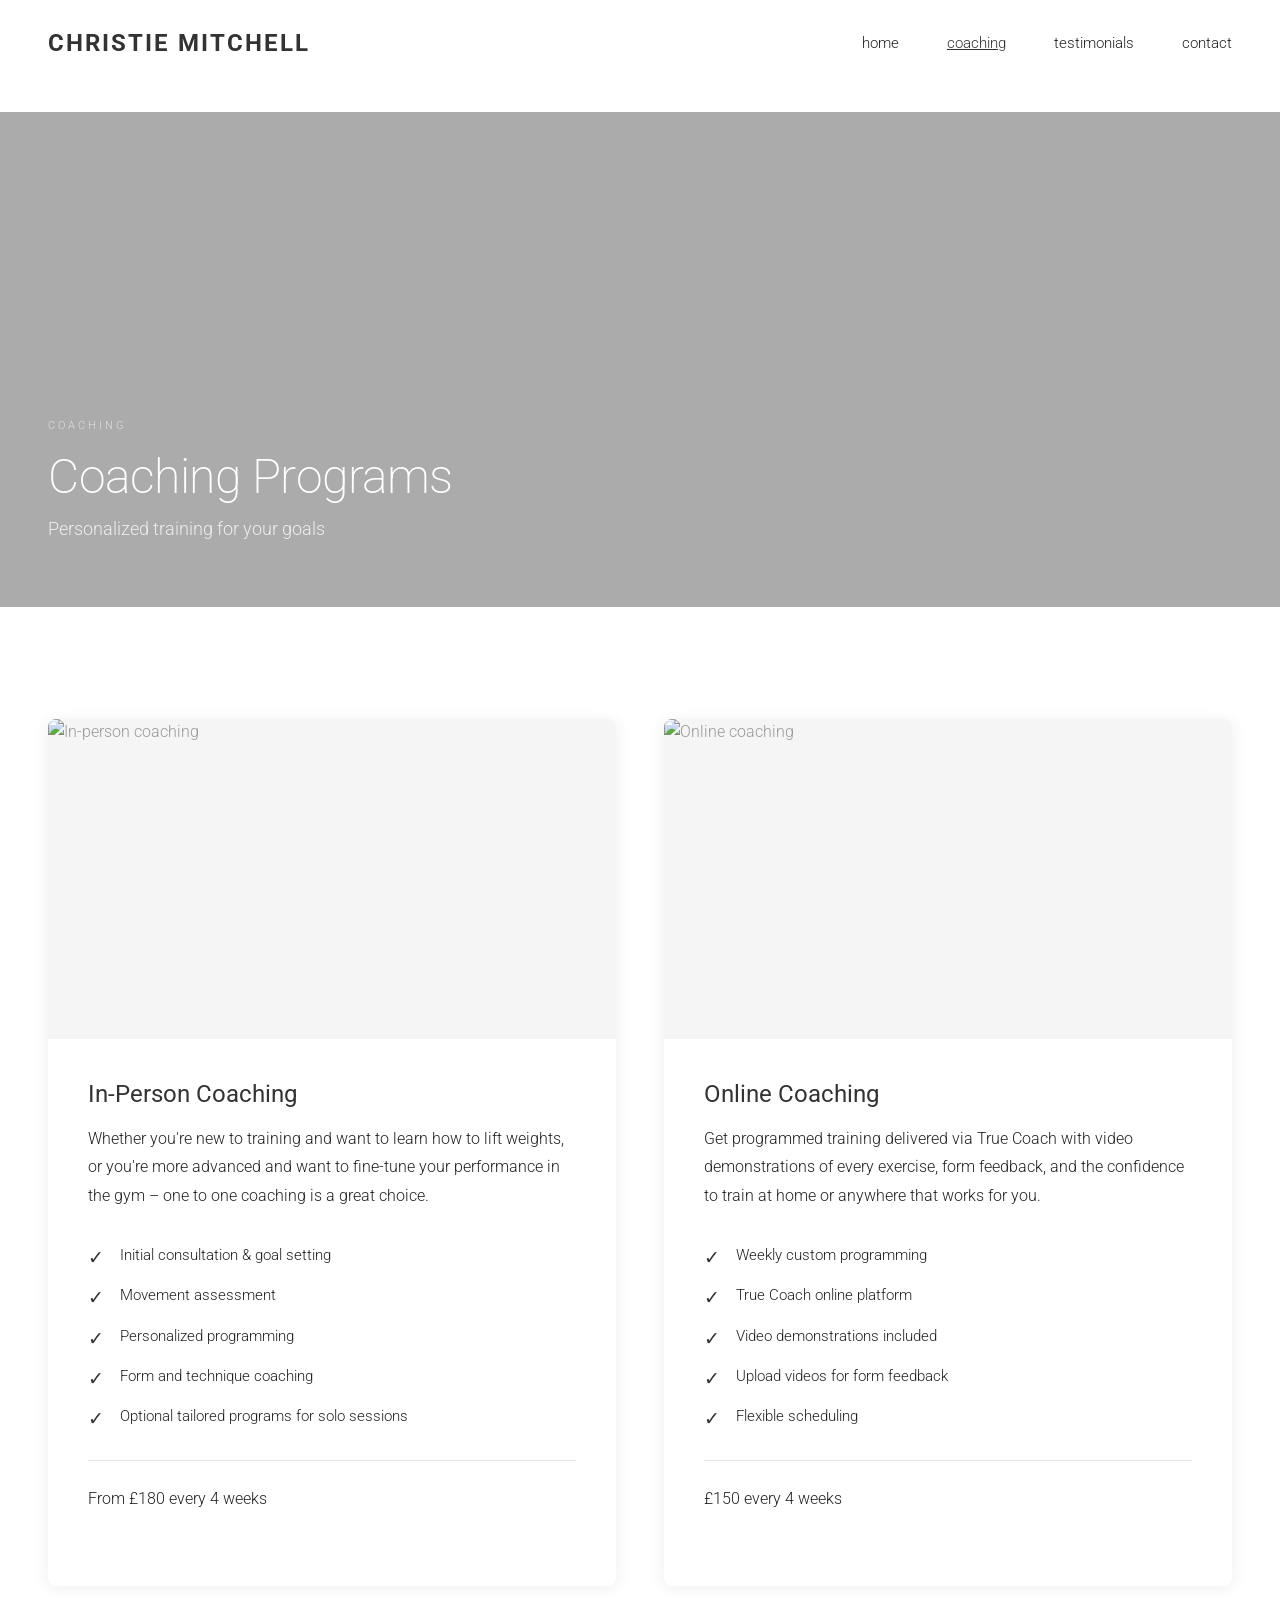
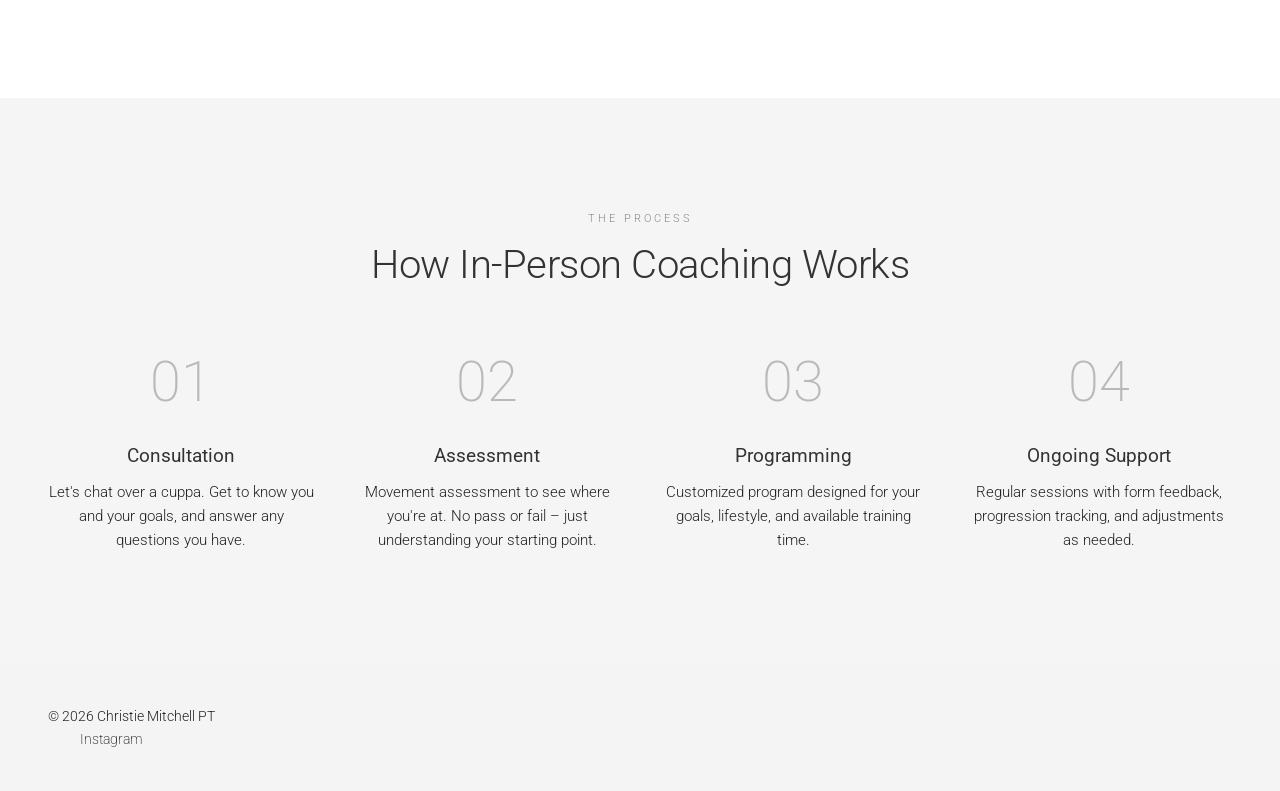
==== commit d6a19a12: "woekd on site" ====
--- a/coaching.html
+++ b/coaching.html
@@ -95,12 +95,6 @@
         </div>
     </section>
 
-    <section class="cta">
-        <h2>Let's Build Your Program</h2>
-        <p>Your transformation starts with a single conversation</p>
-        <a href="contact.html" class="btn btn--secondary">Schedule a Consultation</a>
-    </section>
-
     <footer class="footer">
         <p>&copy; 2026 Christie Mitchell PT</p>
         <a href="https://instagram.com" target="_blank" class="footer__link">Instagram</a>
--- a/coaching.css
+++ b/coaching.css
@@ -289,35 +289,6 @@
     color: var(--text);
     font-size: 0.95rem;
     font-weight: 300;
-}
-
-/* CTA */
-.cta {
-    background: #f4f4f4;
-    color: var(--text);
-    padding: 7rem 3rem;
-    text-align: center;
-    animation: fadeIn 0.8s ease-out;
-}
-
-.cta h2 {
-    font-size: 2.5rem;
-    font-weight: 300;
-    margin-bottom: 1rem;
-    letter-spacing: -0.5px;
-}
-
-.cta p {
-    font-size: 1.2rem;
-    margin-bottom: 3rem;
-    font-weight: 300;
-    opacity: 0.95;
-}
-
-.cta .btn {
-    margin: 0 0.5rem;
-    outline: var(--text) 1px solid;
-    color: var(--text);
 }
 
 /* Buttons */
@@ -382,7 +353,7 @@
 
 /* Footer */
 .footer {
-    background: var(--light);
+    background: #f4f4f4;
     color: var(--text);
     padding: 2.5rem 3rem;
     text-align: left;
